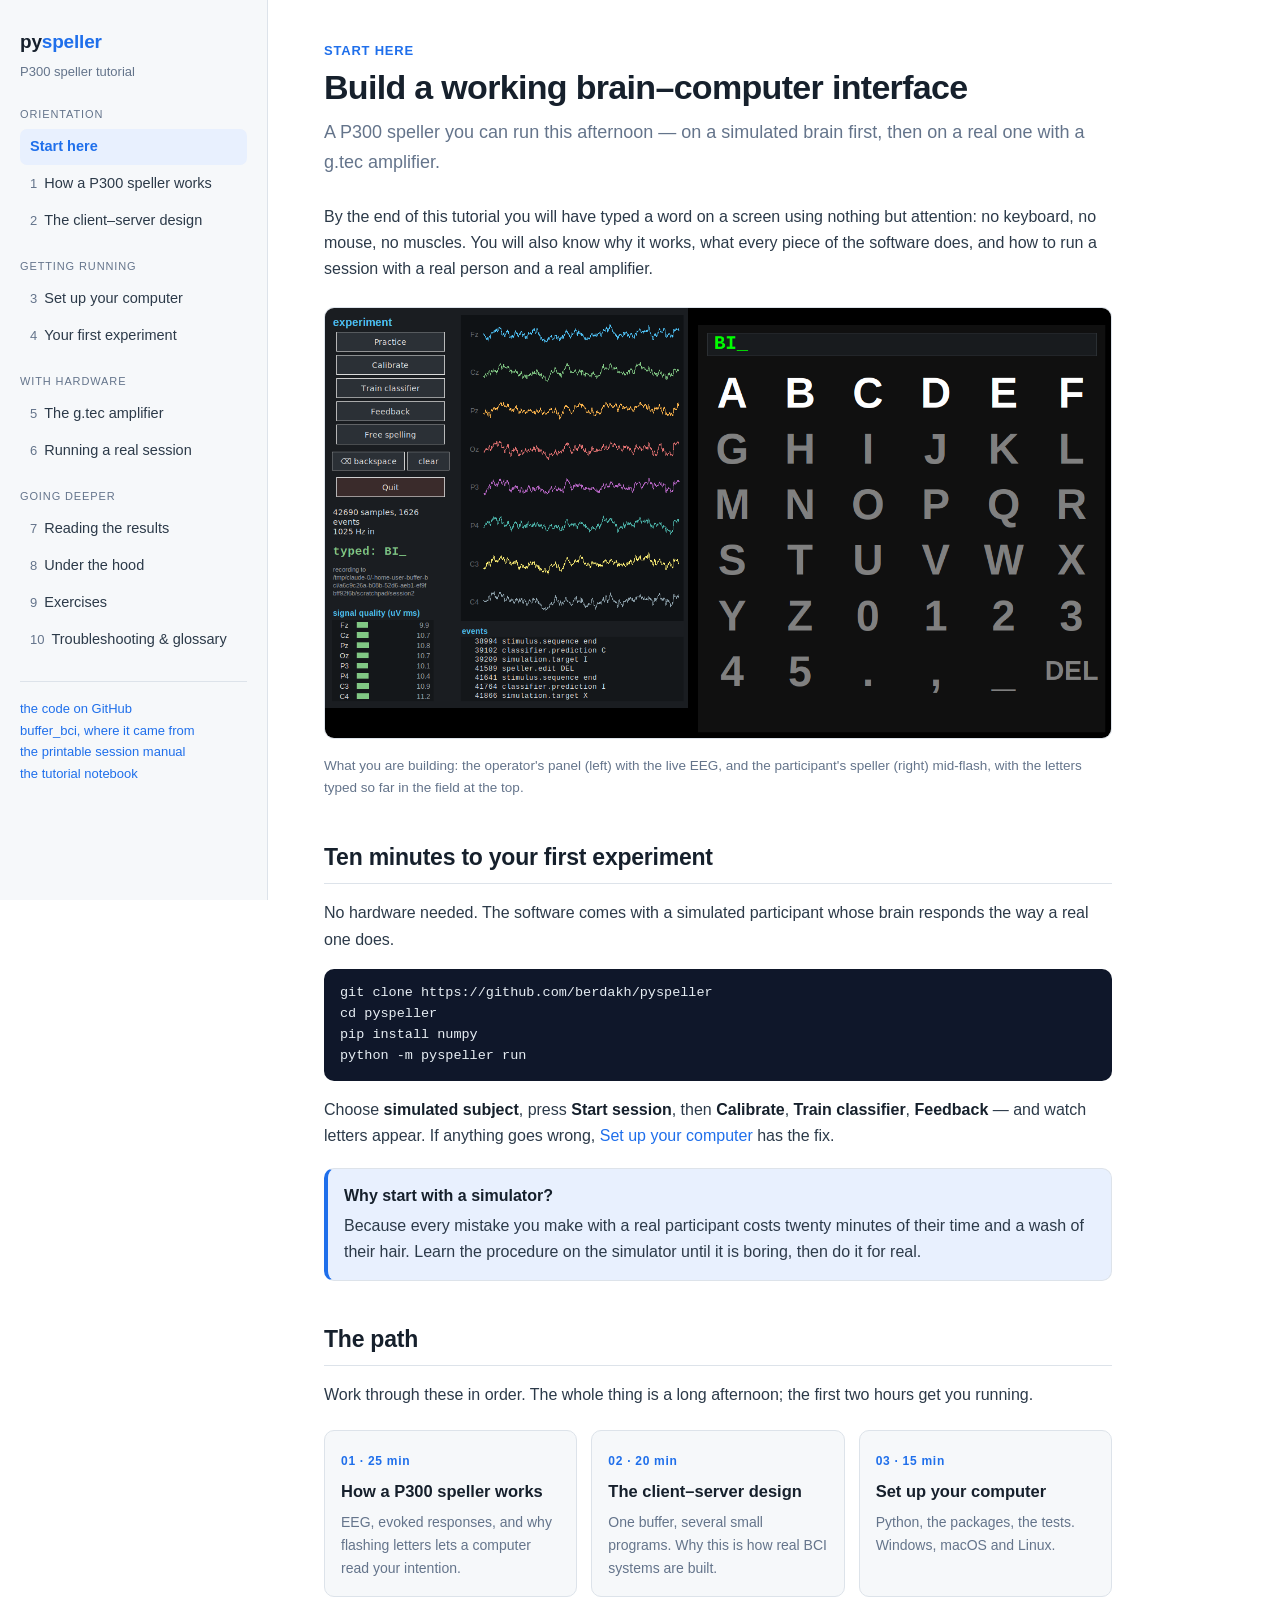
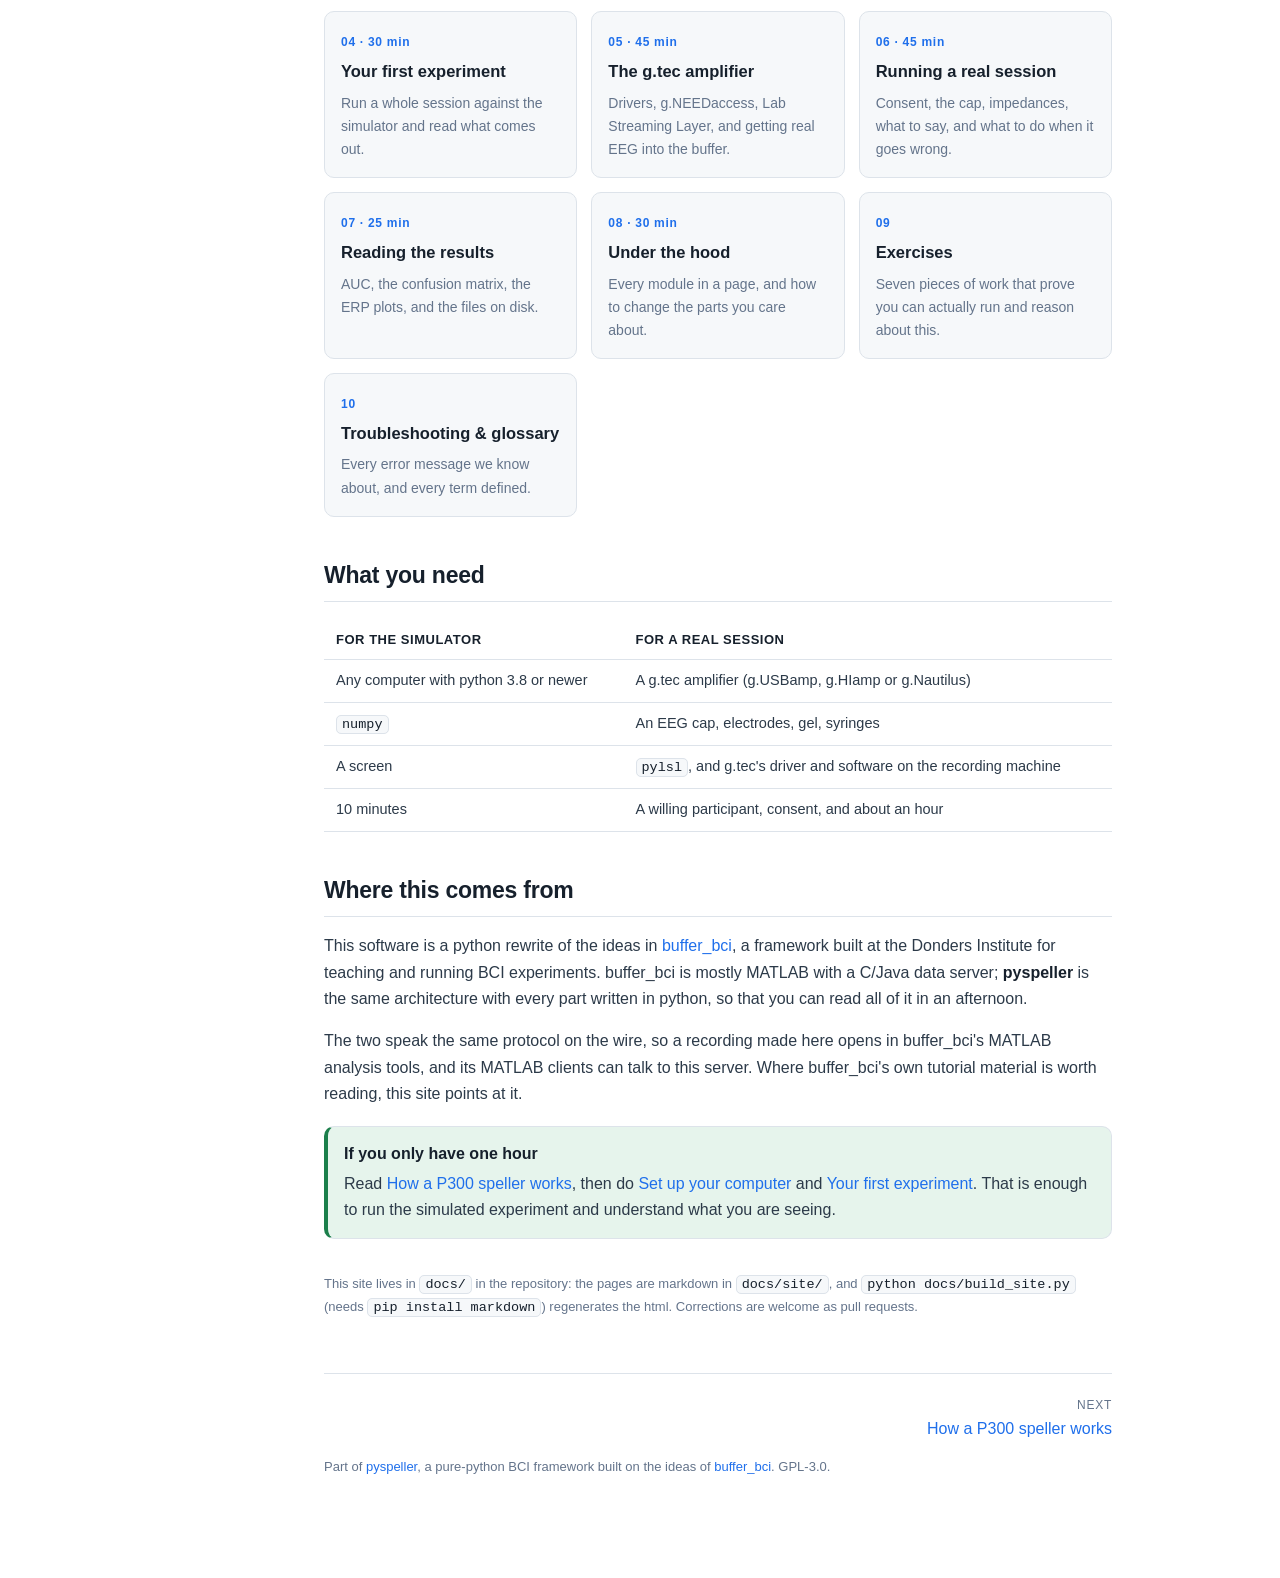
==== docs/index.html @ d98f3cf2 "A tutorial site for students, on GitHub Pages docs/ now holds a ten-page course that assumes no back" ====
<!DOCTYPE html>
<html lang="en">
<head>
<meta charset="utf-8">
<meta name="viewport" content="width=device-width, initial-scale=1">
<title>Build a working brain–computer interface · pyspeller</title>
<meta name="description" content="A P300 speller you can run this afternoon — on a simulated brain first, then on a real one with a g.tec amplifier.">
<link rel="stylesheet" href="assets/css/site.css">
<link rel="icon" href="data:image/svg+xml,<svg xmlns='http://www.w3.org/2000/svg' viewBox='0 0 100 100'><text y='.9em' font-size='90'>🧠</text></svg>">
</head>
<body>
<div class="layout">
<aside class="sidebar">
  <a class="brand" href="index.html">py<span>speller</span></a>
  <div class="brand-sub">P300 speller tutorial</div>
  <div class="nav-group"><div class="nav-title">Orientation</div><nav>
  <a href="index.html" class="current">Start here</a>
  <a href="paradigm.html"><span class="num">1</span>How a P300 speller works</a>
  <a href="architecture.html"><span class="num">2</span>The client–server design</a>
  </nav></div>
  <div class="nav-group"><div class="nav-title">Getting running</div><nav>
  <a href="install.html"><span class="num">3</span>Set up your computer</a>
  <a href="first-run.html"><span class="num">4</span>Your first experiment</a>
  </nav></div>
  <div class="nav-group"><div class="nav-title">With hardware</div><nav>
  <a href="gtec.html"><span class="num">5</span>The g.tec amplifier</a>
  <a href="session.html"><span class="num">6</span>Running a real session</a>
  </nav></div>
  <div class="nav-group"><div class="nav-title">Going deeper</div><nav>
  <a href="results.html"><span class="num">7</span>Reading the results</a>
  <a href="code.html"><span class="num">8</span>Under the hood</a>
  <a href="exercises.html"><span class="num">9</span>Exercises</a>
  <a href="reference.html"><span class="num">10</span>Troubleshooting & glossary</a>
  </nav></div>
  <div class="sidebar-foot">
    <a href="https://github.com/berdakh/pyspeller">the code on GitHub</a><br>
    <a href="https://github.com/berdakh/buffer_bci">buffer_bci, where it came from</a><br>
    <a href="https://github.com/berdakh/pyspeller/blob/main/docs/MANUAL.md">the printable session manual</a><br>
    <a href="https://github.com/berdakh/pyspeller/blob/main/docs/pyspeller_tutorial.ipynb">the tutorial notebook</a>
  </div>
</aside>
<main>
  <div class="page-kicker">Start here</div>
  <h1>Build a working brain–computer interface</h1>
  <p class="lede">A P300 speller you can run this afternoon — on a simulated brain first, then on a real one with a g.tec amplifier.</p>
  <p>By the end of this tutorial you will have typed a word on a screen using nothing
but attention: no keyboard, no mouse, no muscles. You will also know why it
works, what every piece of the software does, and how to run a session with a
real person and a real amplifier.</p>
<figure>
<img class="shadow" src="assets/img/panel-and-speller.png" alt="The control panel on the left and the speller matrix on the right">
<figcaption>What you are building: the operator's panel (left) with the live EEG, and the participant's speller (right) mid-flash, with the letters typed so far in the field at the top.</figcaption>
</figure>

<h2 id="ten-minutes-to-your-first-experiment">Ten minutes to your first experiment</h2>
<p>No hardware needed. The software comes with a simulated participant whose
brain responds the way a real one does.</p>
<pre><code>git clone https://github.com/berdakh/pyspeller
cd pyspeller
pip install numpy
python -m pyspeller run
</code></pre>
<p>Choose <strong>simulated subject</strong>, press <strong>Start session</strong>, then <strong>Calibrate</strong>,
<strong>Train classifier</strong>, <strong>Feedback</strong> — and watch letters appear. If anything goes
wrong, <a href="install.html">Set up your computer</a> has the fix.</p>
<div class="note">
<span class="block-title">Why start with a simulator?</span>
Because every mistake you make with a real participant costs twenty minutes of
their time and a wash of their hair. Learn the procedure on the simulator until
it is boring, then do it for real.
</div>

<h2 id="the-path">The path</h2>
<p>Work through these in order. The whole thing is a long afternoon; the first two
hours get you running.</p>
<div class="cards">
<a class="card" href="paradigm.html"><span class="card-num">01 · 25 min</span><h3>How a P300 speller works</h3><p>EEG, evoked responses, and why flashing letters lets a computer read your intention.</p></a>
<a class="card" href="architecture.html"><span class="card-num">02 · 20 min</span><h3>The client–server design</h3><p>One buffer, several small programs. Why this is how real BCI systems are built.</p></a>
<a class="card" href="install.html"><span class="card-num">03 · 15 min</span><h3>Set up your computer</h3><p>Python, the packages, the tests. Windows, macOS and Linux.</p></a>
<a class="card" href="first-run.html"><span class="card-num">04 · 30 min</span><h3>Your first experiment</h3><p>Run a whole session against the simulator and read what comes out.</p></a>
<a class="card" href="gtec.html"><span class="card-num">05 · 45 min</span><h3>The g.tec amplifier</h3><p>Drivers, g.NEEDaccess, Lab Streaming Layer, and getting real EEG into the buffer.</p></a>
<a class="card" href="session.html"><span class="card-num">06 · 45 min</span><h3>Running a real session</h3><p>Consent, the cap, impedances, what to say, and what to do when it goes wrong.</p></a>
<a class="card" href="results.html"><span class="card-num">07 · 25 min</span><h3>Reading the results</h3><p>AUC, the confusion matrix, the ERP plots, and the files on disk.</p></a>
<a class="card" href="code.html"><span class="card-num">08 · 30 min</span><h3>Under the hood</h3><p>Every module in a page, and how to change the parts you care about.</p></a>
<a class="card" href="exercises.html"><span class="card-num">09</span><h3>Exercises</h3><p>Seven pieces of work that prove you can actually run and reason about this.</p></a>
<a class="card" href="reference.html"><span class="card-num">10</span><h3>Troubleshooting &amp; glossary</h3><p>Every error message we know about, and every term defined.</p></a>
</div>

<h2 id="what-you-need">What you need</h2>
<table>
<thead>
<tr>
<th>For the simulator</th>
<th>For a real session</th>
</tr>
</thead>
<tbody>
<tr>
<td>Any computer with python 3.8 or newer</td>
<td>A g.tec amplifier (g.USBamp, g.HIamp or g.Nautilus)</td>
</tr>
<tr>
<td><code>numpy</code></td>
<td>An EEG cap, electrodes, gel, syringes</td>
</tr>
<tr>
<td>A screen</td>
<td><code>pylsl</code>, and g.tec's driver and software on the recording machine</td>
</tr>
<tr>
<td>10 minutes</td>
<td>A willing participant, consent, and about an hour</td>
</tr>
</tbody>
</table>
<h2 id="where-this-comes-from">Where this comes from</h2>
<p>This software is a python rewrite of the ideas in
<a href="https://github.com/berdakh/buffer_bci">buffer_bci</a>, a framework built at the
Donders Institute for teaching and running BCI experiments. buffer_bci is
mostly MATLAB with a C/Java data server; <strong>pyspeller</strong> is the same architecture
with every part written in python, so that you can read all of it in an
afternoon.</p>
<p>The two speak the same protocol on the wire, so a recording made here opens in
buffer_bci's MATLAB analysis tools, and its MATLAB clients can talk to this
server. Where buffer_bci's own tutorial material is worth reading, this site
points at it.</p>
<div class="do">
<span class="block-title">If you only have one hour</span>
Read <a href="paradigm.html">How a P300 speller works</a>, then do
<a href="install.html">Set up your computer</a> and
<a href="first-run.html">Your first experiment</a>. That is enough to run the
simulated experiment and understand what you are seeing.
</div>

<div class="meta" style="margin-top:34px">
This site lives in <code>docs/</code> in the repository: the pages are markdown
in <code>docs/site/</code>, and <code>python docs/build_site.py</code> (needs
<code>pip install markdown</code>) regenerates the html. Corrections are
welcome as pull requests.
</div>
  <div class="pager"><a class="next" href="paradigm.html"><span class="dir">next</span>How a P300 speller works</a></div>
  <p class="meta">Part of <a href="https://github.com/berdakh/pyspeller">pyspeller</a>,
  a pure-python BCI framework built on the ideas of
  <a href="https://github.com/berdakh/buffer_bci">buffer_bci</a>. GPL-3.0.</p>
</main>
</div>
</body>
</html>
---- docs/assets/css/site.css ----
/* pyspeller tutorial site -- one stylesheet, no build step, no dependencies */
:root {
  --ink: #16202c;
  --body: #2c3a49;
  --muted: #64748b;
  --line: #dde3ea;
  --bg: #ffffff;
  --panel: #f6f8fa;
  --accent: #1f6feb;
  --accent-soft: #e8f0fe;
  --good: #1b7f4b;
  --good-soft: #e6f4ec;
  --warn: #b45309;
  --warn-soft: #fdf3e3;
  --stop: #b42318;
  --stop-soft: #fdeceb;
  --code: #0f172a;
  --code-ink: #e6edf3;
  --radius: 10px;
  --sidebar: 268px;
}
@media (prefers-color-scheme: dark) {
  :root {
    --ink: #e9eef5; --body: #c7d2de; --muted: #93a1b1; --line: #263140;
    --bg: #0f1620; --panel: #161f2b; --accent: #6aa9ff; --accent-soft: #16263d;
    --good: #6ddf9e; --good-soft: #10261b; --warn: #f0b429; --warn-soft: #2a2113;
    --stop: #ff9c92; --stop-soft: #2c1615; --code: #0b121b; --code-ink: #dbe6f2;
  }
}
* { box-sizing: border-box; }
html { scroll-behavior: smooth; }
body {
  margin: 0; background: var(--bg); color: var(--body);
  font: 16px/1.65 -apple-system, BlinkMacSystemFont, "Segoe UI", Roboto, Helvetica, Arial, sans-serif;
  -webkit-font-smoothing: antialiased;
}
a { color: var(--accent); text-decoration: none; }
a:hover { text-decoration: underline; }

/* ---------------------------------------------------------------- layout */
.layout { display: flex; min-height: 100vh; }
.sidebar {
  width: var(--sidebar); flex: 0 0 var(--sidebar); border-right: 1px solid var(--line);
  padding: 26px 20px 40px; position: sticky; top: 0; height: 100vh; overflow-y: auto;
  background: var(--panel);
}
.brand { display: block; font-size: 19px; font-weight: 700; color: var(--ink); letter-spacing: -0.01em; }
.brand span { color: var(--accent); }
.brand-sub { color: var(--muted); font-size: 13px; margin: 4px 0 22px; }
.nav-group { margin-bottom: 18px; }
.nav-title { font-size: 11px; text-transform: uppercase; letter-spacing: 0.08em; color: var(--muted); margin-bottom: 6px; }
.sidebar nav a {
  display: block; padding: 6px 10px; border-radius: 7px; color: var(--body);
  font-size: 14.5px; margin-bottom: 1px;
}
.sidebar nav a:hover { background: var(--accent-soft); text-decoration: none; }
.sidebar nav a.current { background: var(--accent-soft); color: var(--accent); font-weight: 600; }
.sidebar nav a .num { color: var(--muted); font-variant-numeric: tabular-nums; margin-right: 7px; font-size: 13px; }
.sidebar-foot { margin-top: 24px; padding-top: 16px; border-top: 1px solid var(--line); font-size: 13px; color: var(--muted); }

main { flex: 1; min-width: 0; padding: 40px 56px 90px; max-width: 900px; }
.page-kicker { color: var(--accent); font-weight: 600; font-size: 13px; letter-spacing: 0.06em; text-transform: uppercase; }
h1 { color: var(--ink); font-size: 34px; line-height: 1.2; margin: 6px 0 10px; letter-spacing: -0.02em; }
h2 { color: var(--ink); font-size: 23px; margin: 40px 0 12px; letter-spacing: -0.01em; padding-bottom: 6px; border-bottom: 1px solid var(--line); }
h3 { color: var(--ink); font-size: 18px; margin: 28px 0 8px; }
h4 { color: var(--ink); font-size: 15.5px; margin: 20px 0 6px; }
.lede { font-size: 18px; color: var(--muted); margin: 0 0 26px; }
p, li { color: var(--body); }
ul, ol { padding-left: 22px; }
li { margin: 5px 0; }
hr { border: 0; border-top: 1px solid var(--line); margin: 34px 0; }
strong { color: var(--ink); }

/* ----------------------------------------------------------------- code */
code { font-family: ui-monospace, SFMono-Regular, "SF Mono", Menlo, Consolas, monospace; font-size: 13.5px; }
:not(pre) > code { background: var(--panel); border: 1px solid var(--line); border-radius: 5px; padding: 1px 5px; color: var(--ink); }
pre {
  background: var(--code); color: var(--code-ink); padding: 14px 16px; border-radius: var(--radius);
  overflow-x: auto; font-size: 13.5px; line-height: 1.55; margin: 14px 0;
}
pre code { background: none; border: 0; padding: 0; color: inherit; }
pre.out {                            /* what the program prints back */
  background: var(--panel); color: var(--body); border: 1px solid var(--line);
}
pre.out code { color: var(--body); }

/* --------------------------------------------------------------- blocks */
.note, .warn, .do, .stop {
  border-radius: var(--radius); padding: 14px 16px; margin: 18px 0; border: 1px solid var(--line);
  background: var(--panel);
}
.note { border-left: 4px solid var(--accent); background: var(--accent-soft); }
.do { border-left: 4px solid var(--good); background: var(--good-soft); }
.warn { border-left: 4px solid var(--warn); background: var(--warn-soft); }
.stop { border-left: 4px solid var(--stop); background: var(--stop-soft); }
.note p:first-child, .warn p:first-child, .do p:first-child, .stop p:first-child { margin-top: 0; }
.note p:last-child, .warn p:last-child, .do p:last-child, .stop p:last-child { margin-bottom: 0; }
.block-title { font-weight: 700; color: var(--ink); display: block; margin-bottom: 4px; }

table { border-collapse: collapse; width: 100%; margin: 18px 0; font-size: 14.5px; }
th, td { text-align: left; padding: 9px 12px; border-bottom: 1px solid var(--line); vertical-align: top; }
th { color: var(--ink); font-size: 13px; text-transform: uppercase; letter-spacing: 0.04em; }
tbody tr:hover { background: var(--panel); }

figure { margin: 24px 0; }
figure img, figure svg { width: 100%; height: auto; border-radius: var(--radius); }
figure img.shadow { border: 1px solid var(--line); }
figcaption { color: var(--muted); font-size: 13.5px; margin-top: 8px; }

.cards { display: grid; grid-template-columns: repeat(auto-fit, minmax(230px, 1fr)); gap: 14px; margin: 22px 0; }
.card {
  border: 1px solid var(--line); border-radius: var(--radius); padding: 16px; background: var(--panel);
  display: block; color: var(--body);
}
.card:hover { border-color: var(--accent); text-decoration: none; }
.card .card-num { color: var(--accent); font-size: 12px; font-weight: 700; letter-spacing: 0.06em; }
.card h3 { margin: 4px 0 6px; font-size: 16.5px; }
.card p { margin: 0; font-size: 14px; color: var(--muted); }

.steps { counter-reset: step; list-style: none; padding: 0; }
.steps > li { counter-increment: step; position: relative; padding-left: 44px; margin: 18px 0; }
.steps > li::before {
  content: counter(step); position: absolute; left: 0; top: 0; width: 28px; height: 28px;
  border-radius: 50%; background: var(--accent); color: #fff; display: grid; place-items: center;
  font-size: 14px; font-weight: 700;
}
.steps > li > strong:first-child { display: block; color: var(--ink); margin-bottom: 2px; }

.pager { display: flex; justify-content: space-between; gap: 16px; margin-top: 54px; padding-top: 22px; border-top: 1px solid var(--line); }
.pager a { display: block; max-width: 48%; }
.pager .dir { display: block; font-size: 12px; color: var(--muted); text-transform: uppercase; letter-spacing: 0.06em; }
.pager .next { text-align: right; margin-left: auto; }
.meta { color: var(--muted); font-size: 13px; }
.kbd { border: 1px solid var(--line); border-bottom-width: 2px; border-radius: 5px; padding: 1px 6px; font-size: 12.5px; background: var(--panel); color: var(--ink); }

/* -------------------------------------------------------------- mobile */
.menu-toggle { display: none; }
@media (max-width: 900px) {
  .layout { display: block; }
  .sidebar { width: auto; height: auto; position: static; border-right: 0; border-bottom: 1px solid var(--line); padding: 18px 16px; }
  main { padding: 26px 16px 70px; }
  h1 { font-size: 27px; }
  .sidebar nav { display: grid; grid-template-columns: 1fr 1fr; gap: 2px 10px; }
}
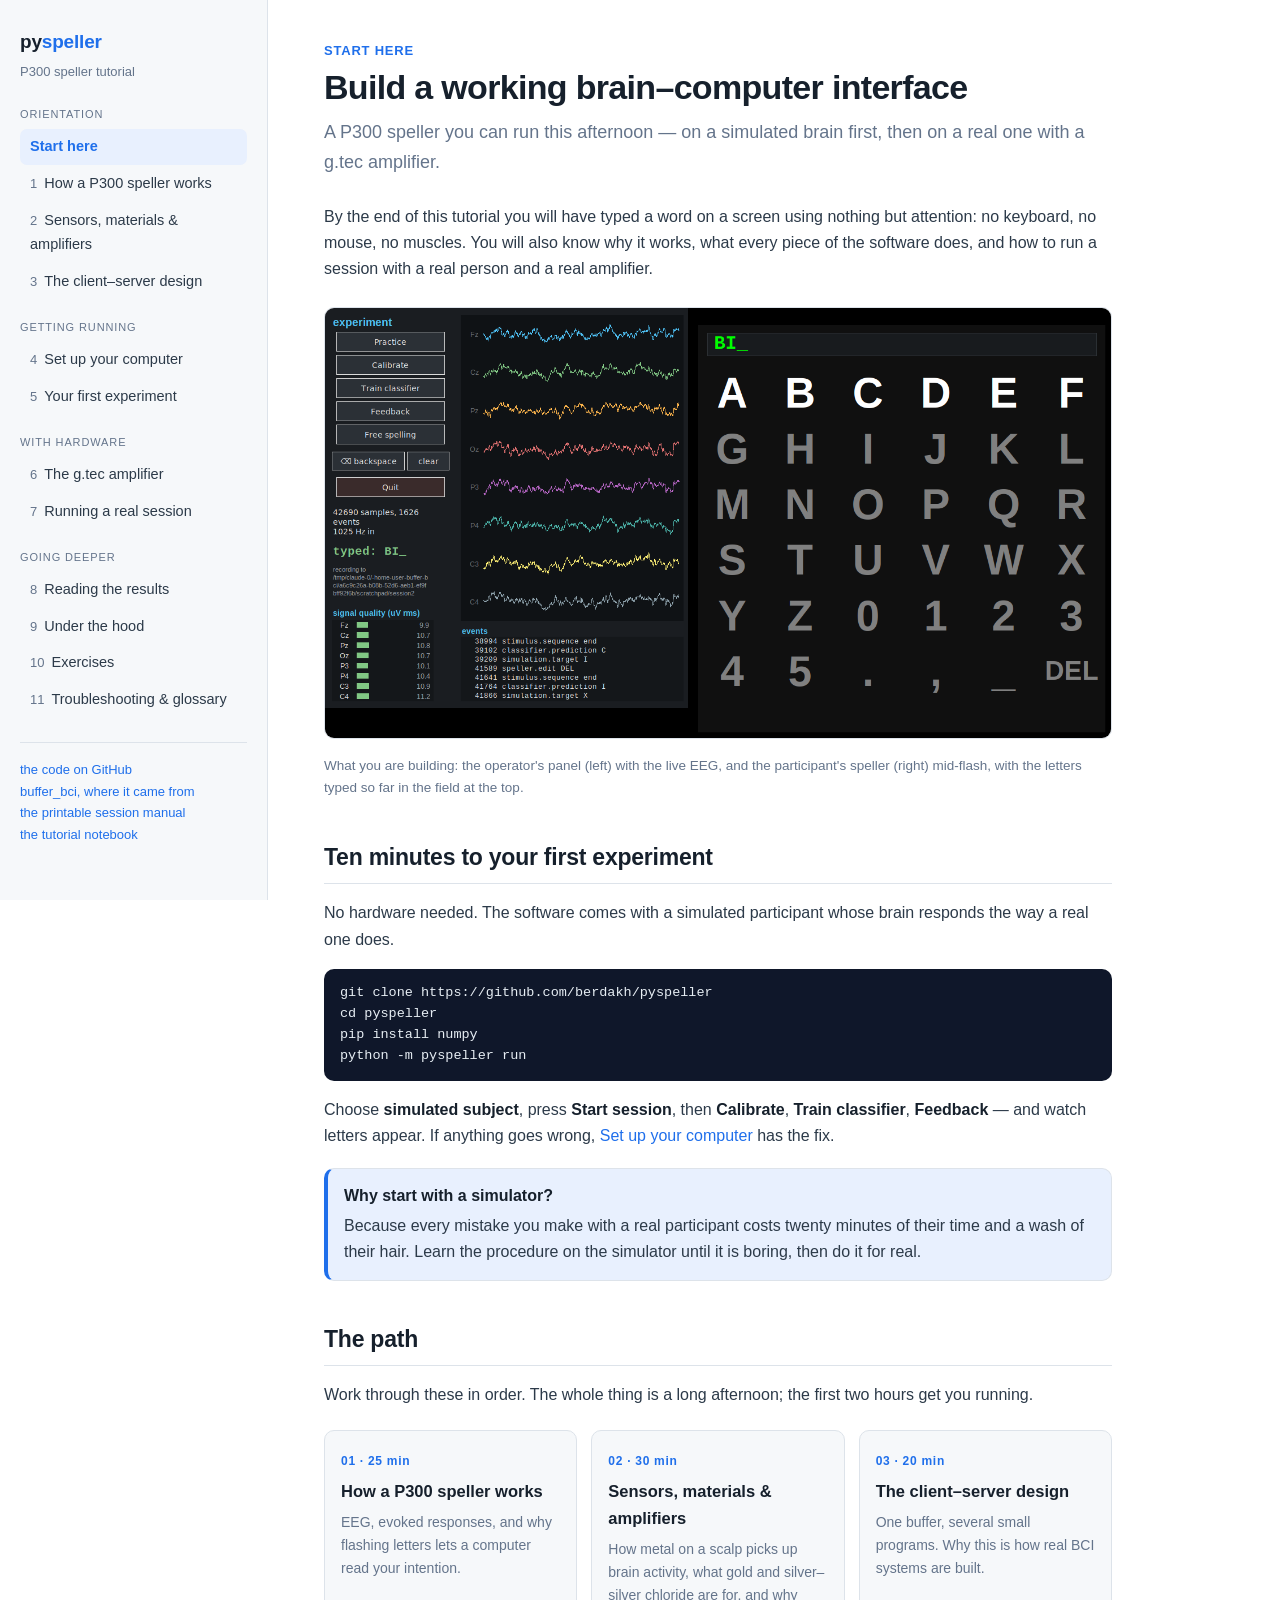
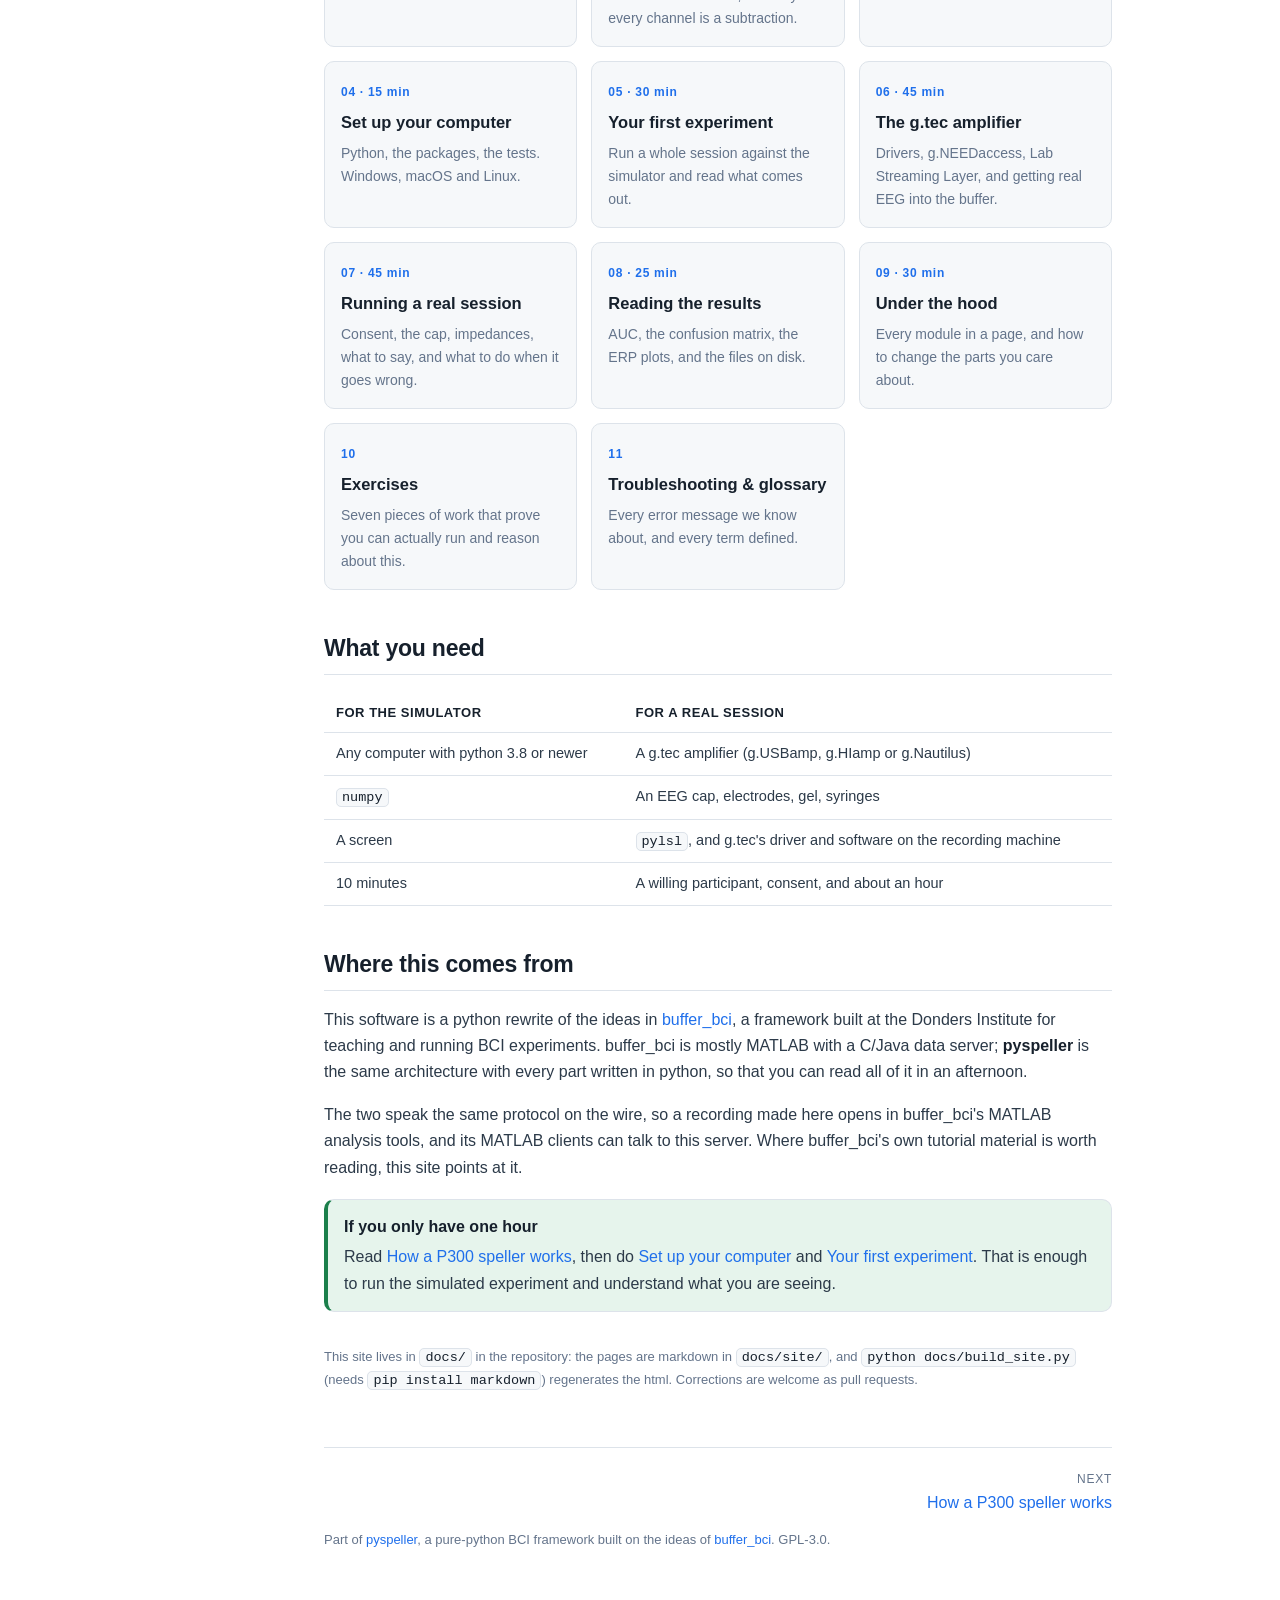
==== commit d0438864: "A tutorial page on EEG sensors, materials and amplifiers A student asked how the electricity actuall" ====
--- a/docs/index.html
+++ b/docs/index.html
@@ -16,21 +16,22 @@
   <div class="nav-group"><div class="nav-title">Orientation</div><nav>
   <a href="index.html" class="current">Start here</a>
   <a href="paradigm.html"><span class="num">1</span>How a P300 speller works</a>
-  <a href="architecture.html"><span class="num">2</span>The client–server design</a>
+  <a href="sensors.html"><span class="num">2</span>Sensors, materials & amplifiers</a>
+  <a href="architecture.html"><span class="num">3</span>The client–server design</a>
   </nav></div>
   <div class="nav-group"><div class="nav-title">Getting running</div><nav>
-  <a href="install.html"><span class="num">3</span>Set up your computer</a>
-  <a href="first-run.html"><span class="num">4</span>Your first experiment</a>
+  <a href="install.html"><span class="num">4</span>Set up your computer</a>
+  <a href="first-run.html"><span class="num">5</span>Your first experiment</a>
   </nav></div>
   <div class="nav-group"><div class="nav-title">With hardware</div><nav>
-  <a href="gtec.html"><span class="num">5</span>The g.tec amplifier</a>
-  <a href="session.html"><span class="num">6</span>Running a real session</a>
+  <a href="gtec.html"><span class="num">6</span>The g.tec amplifier</a>
+  <a href="session.html"><span class="num">7</span>Running a real session</a>
   </nav></div>
   <div class="nav-group"><div class="nav-title">Going deeper</div><nav>
-  <a href="results.html"><span class="num">7</span>Reading the results</a>
-  <a href="code.html"><span class="num">8</span>Under the hood</a>
-  <a href="exercises.html"><span class="num">9</span>Exercises</a>
-  <a href="reference.html"><span class="num">10</span>Troubleshooting & glossary</a>
+  <a href="results.html"><span class="num">8</span>Reading the results</a>
+  <a href="code.html"><span class="num">9</span>Under the hood</a>
+  <a href="exercises.html"><span class="num">10</span>Exercises</a>
+  <a href="reference.html"><span class="num">11</span>Troubleshooting & glossary</a>
   </nav></div>
   <div class="sidebar-foot">
     <a href="https://github.com/berdakh/pyspeller">the code on GitHub</a><br>
@@ -75,15 +76,16 @@
 hours get you running.</p>
 <div class="cards">
 <a class="card" href="paradigm.html"><span class="card-num">01 · 25 min</span><h3>How a P300 speller works</h3><p>EEG, evoked responses, and why flashing letters lets a computer read your intention.</p></a>
-<a class="card" href="architecture.html"><span class="card-num">02 · 20 min</span><h3>The client–server design</h3><p>One buffer, several small programs. Why this is how real BCI systems are built.</p></a>
-<a class="card" href="install.html"><span class="card-num">03 · 15 min</span><h3>Set up your computer</h3><p>Python, the packages, the tests. Windows, macOS and Linux.</p></a>
-<a class="card" href="first-run.html"><span class="card-num">04 · 30 min</span><h3>Your first experiment</h3><p>Run a whole session against the simulator and read what comes out.</p></a>
-<a class="card" href="gtec.html"><span class="card-num">05 · 45 min</span><h3>The g.tec amplifier</h3><p>Drivers, g.NEEDaccess, Lab Streaming Layer, and getting real EEG into the buffer.</p></a>
-<a class="card" href="session.html"><span class="card-num">06 · 45 min</span><h3>Running a real session</h3><p>Consent, the cap, impedances, what to say, and what to do when it goes wrong.</p></a>
-<a class="card" href="results.html"><span class="card-num">07 · 25 min</span><h3>Reading the results</h3><p>AUC, the confusion matrix, the ERP plots, and the files on disk.</p></a>
-<a class="card" href="code.html"><span class="card-num">08 · 30 min</span><h3>Under the hood</h3><p>Every module in a page, and how to change the parts you care about.</p></a>
-<a class="card" href="exercises.html"><span class="card-num">09</span><h3>Exercises</h3><p>Seven pieces of work that prove you can actually run and reason about this.</p></a>
-<a class="card" href="reference.html"><span class="card-num">10</span><h3>Troubleshooting &amp; glossary</h3><p>Every error message we know about, and every term defined.</p></a>
+<a class="card" href="sensors.html"><span class="card-num">02 · 30 min</span><h3>Sensors, materials &amp; amplifiers</h3><p>How metal on a scalp picks up brain activity, what gold and silver–silver chloride are for, and why every channel is a subtraction.</p></a>
+<a class="card" href="architecture.html"><span class="card-num">03 · 20 min</span><h3>The client–server design</h3><p>One buffer, several small programs. Why this is how real BCI systems are built.</p></a>
+<a class="card" href="install.html"><span class="card-num">04 · 15 min</span><h3>Set up your computer</h3><p>Python, the packages, the tests. Windows, macOS and Linux.</p></a>
+<a class="card" href="first-run.html"><span class="card-num">05 · 30 min</span><h3>Your first experiment</h3><p>Run a whole session against the simulator and read what comes out.</p></a>
+<a class="card" href="gtec.html"><span class="card-num">06 · 45 min</span><h3>The g.tec amplifier</h3><p>Drivers, g.NEEDaccess, Lab Streaming Layer, and getting real EEG into the buffer.</p></a>
+<a class="card" href="session.html"><span class="card-num">07 · 45 min</span><h3>Running a real session</h3><p>Consent, the cap, impedances, what to say, and what to do when it goes wrong.</p></a>
+<a class="card" href="results.html"><span class="card-num">08 · 25 min</span><h3>Reading the results</h3><p>AUC, the confusion matrix, the ERP plots, and the files on disk.</p></a>
+<a class="card" href="code.html"><span class="card-num">09 · 30 min</span><h3>Under the hood</h3><p>Every module in a page, and how to change the parts you care about.</p></a>
+<a class="card" href="exercises.html"><span class="card-num">10</span><h3>Exercises</h3><p>Seven pieces of work that prove you can actually run and reason about this.</p></a>
+<a class="card" href="reference.html"><span class="card-num">11</span><h3>Troubleshooting &amp; glossary</h3><p>Every error message we know about, and every term defined.</p></a>
 </div>
 
 <h2 id="what-you-need">What you need</h2>
